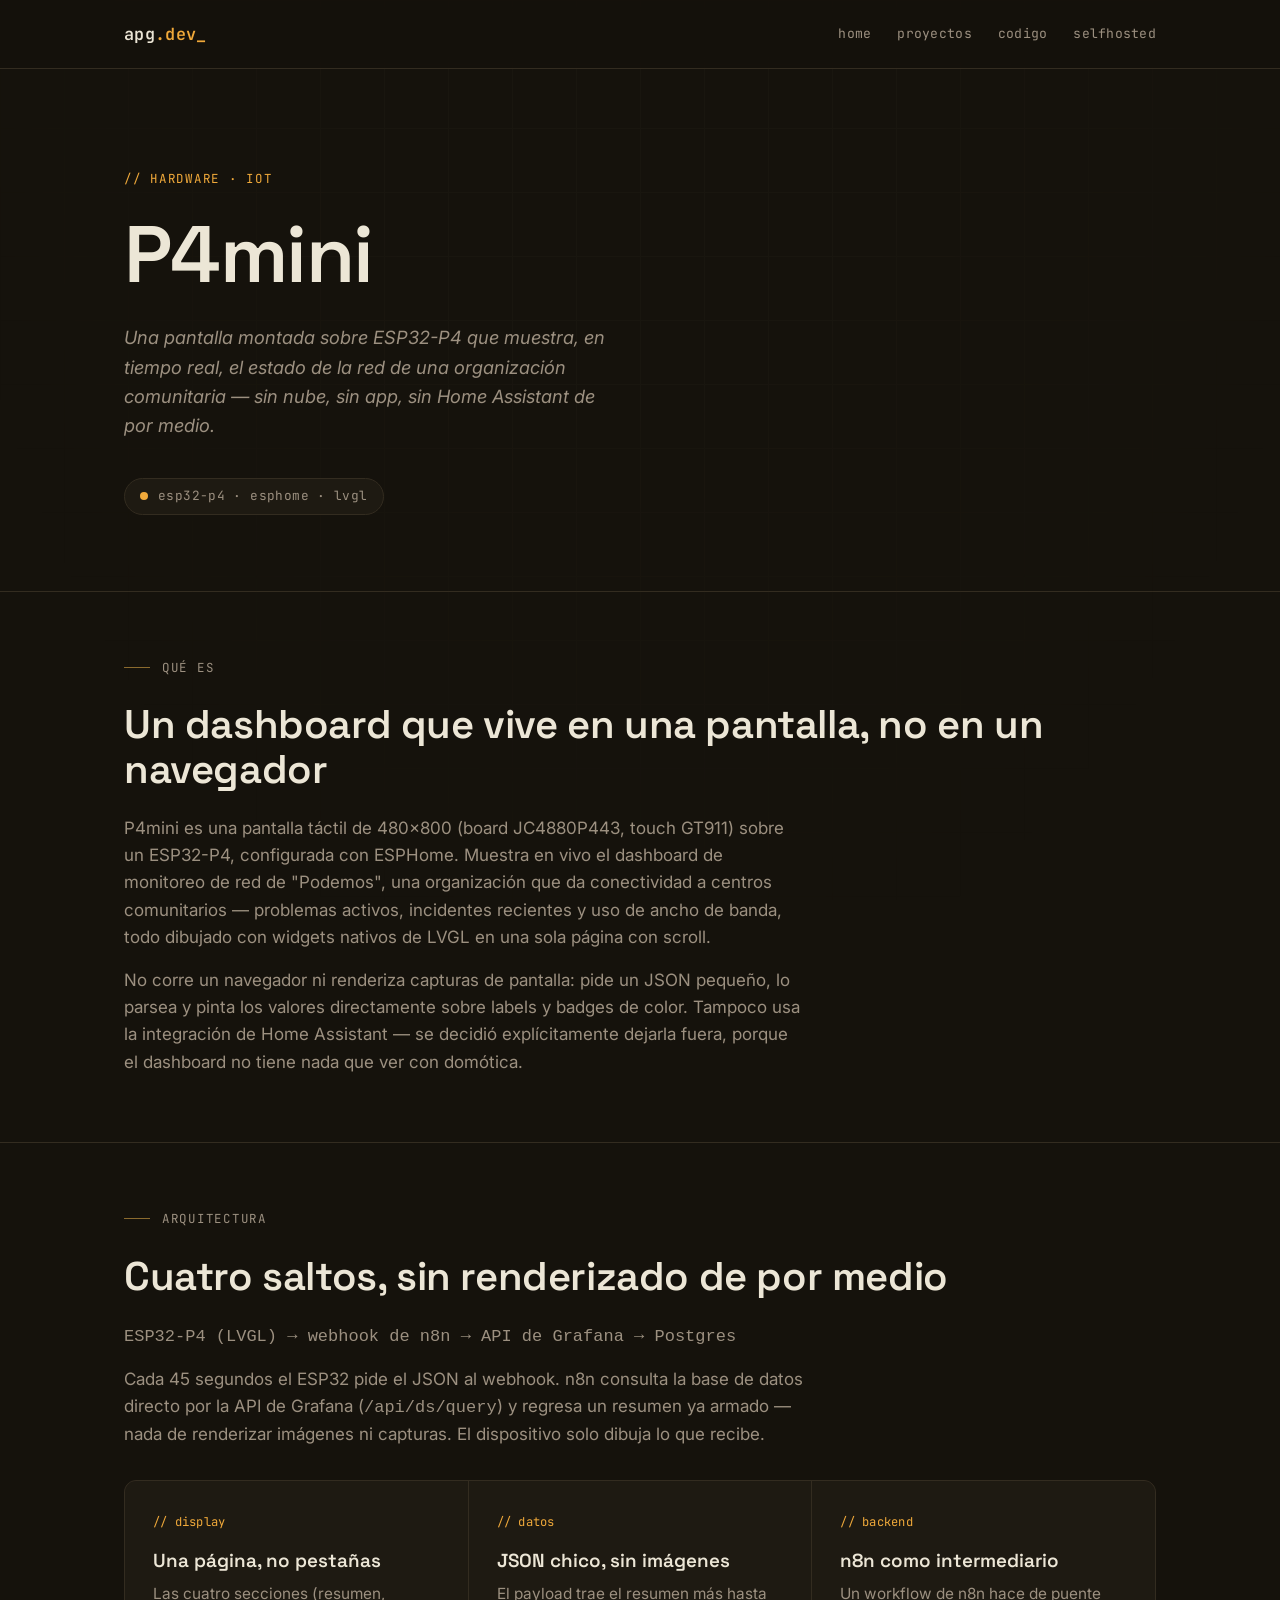
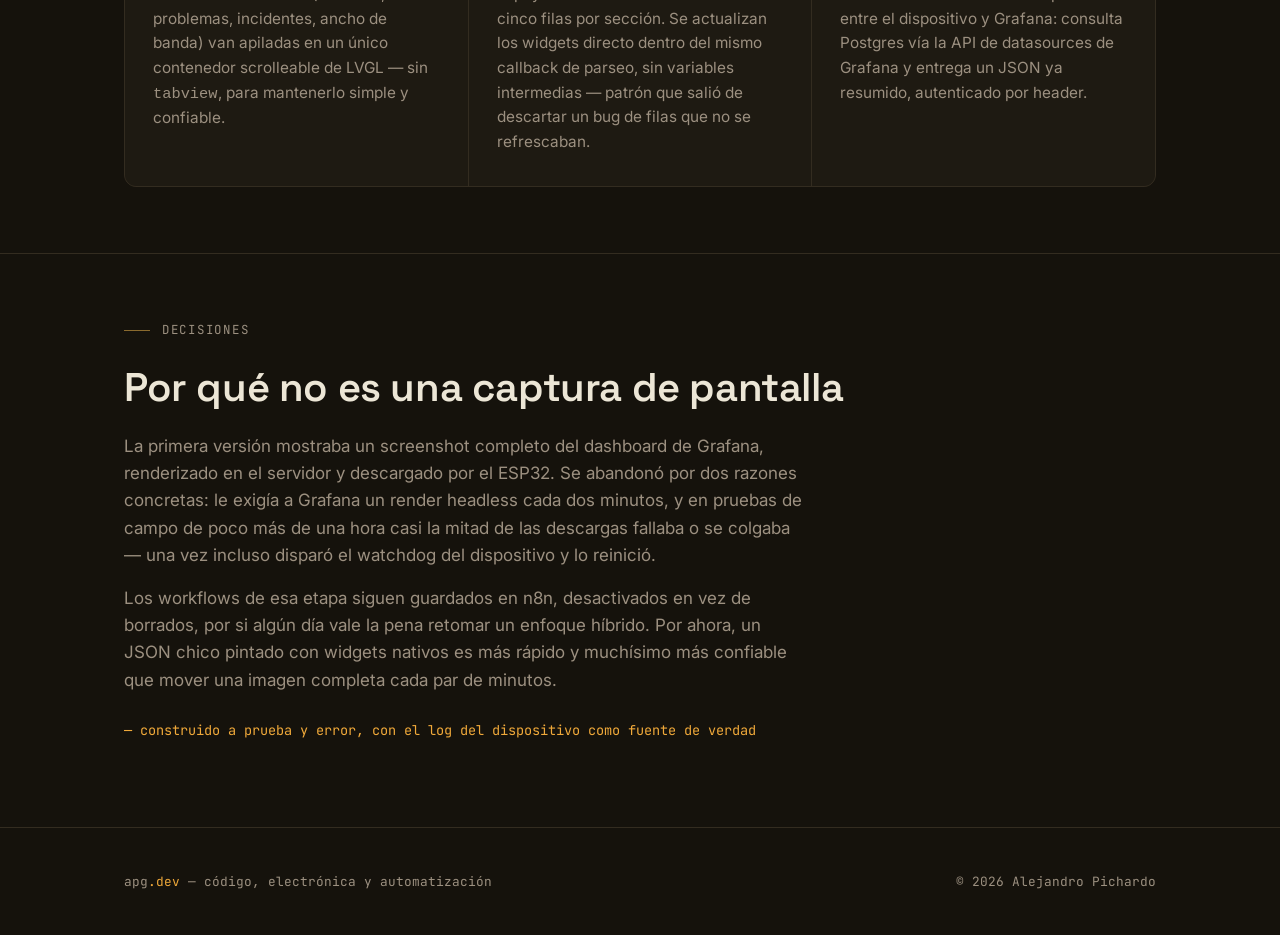
==== html/p4mini.html @ 8ca03439 "Agrega pagina de detalle de P4mini y corrige su descripcion La tarjeta decia "asistente de voz integ" ====
<!DOCTYPE html>
<html lang="es">
<head>
<meta charset="UTF-8">
<meta name="viewport" content="width=device-width, initial-scale=1.0">
<title>P4mini — Alejandro Pichardo</title>
<meta name="description" content="P4mini: una pantalla ESP32-P4 con ESPHome que muestra en tiempo real un dashboard de monitoreo de red, consultando Grafana y Postgres vía un webhook de n8n.">
<link rel="preconnect" href="https://fonts.googleapis.com">
<link rel="preconnect" href="https://fonts.gstatic.com" crossorigin>
<link href="https://fonts.googleapis.com/css2?family=Space+Grotesk:wght@500;600;700&family=Inter:wght@400;500&family=JetBrains+Mono:wght@400;500;600&display=swap" rel="stylesheet">
<link rel="stylesheet" href="styles.css?v=2">
<link rel="icon" type="image/svg+xml" href="favicon.svg">
<link rel="apple-touch-icon" href="apple-touch-icon.png">
<meta property="og:type" content="website">
<meta property="og:site_name" content="apg.dev">
<meta property="og:title" content="P4mini — Alejandro Pichardo">
<meta property="og:description" content="P4mini: una pantalla ESP32-P4 con ESPHome que muestra en tiempo real un dashboard de monitoreo de red, consultando Grafana y Postgres vía un webhook de n8n.">
<meta property="og:image" content="https://apg.dev/og-image.png">
<meta property="og:url" content="https://apg.dev/p4mini.html">
<meta name="twitter:card" content="summary_large_image">
</head>
<body><header class="site">
<div class="wrap nav">
<a class="brand" href="index.html">apg<span class="amber">.dev</span><span class="cursor">_</span></a>
<nav class="links">
<a href="index.html">home</a>
<a href="proyectos.html">proyectos</a>
<a href="codigo.html">codigo</a>
<a href="selfhosted.html">selfhosted</a>
</nav>
</div>
</header>
<main>
<section class="hero">
<div class="wrap">
<p class="eyebrow">// hardware · iot</p>
<h1 class="display">P4mini</h1>
<p class="lede">Una pantalla montada sobre ESP32-P4 que muestra, en tiempo real, el estado de la red de una organización comunitaria — sin nube, sin app, sin Home Assistant de por medio.</p>
<div class="cta-row">
<span class="statusline"><span class="led"></span>esp32-p4 · esphome · lvgl</span>
</div>
</div>
</section>
<section class="section">
<div class="wrap">
<div class="section-label">qué es</div>
<h2>Un dashboard que vive en una pantalla, no en un navegador</h2>
<div class="prose">
<p>P4mini es una pantalla táctil de 480×800 (board JC4880P443, touch GT911) sobre un ESP32-P4, configurada con <a href="https://esphome.io" target="_blank" rel="noopener">ESPHome</a>. Muestra en vivo el dashboard de monitoreo de red de "Podemos", una organización que da conectividad a centros comunitarios — problemas activos, incidentes recientes y uso de ancho de banda, todo dibujado con widgets nativos de LVGL en una sola página con scroll.</p>
<p>No corre un navegador ni renderiza capturas de pantalla: pide un JSON pequeño, lo parsea y pinta los valores directamente sobre labels y badges de color. Tampoco usa la integración de Home Assistant — se decidió explícitamente dejarla fuera, porque el dashboard no tiene nada que ver con domótica.</p>
</div>
</div>
</section>
<section class="section">
<div class="wrap">
<div class="section-label">arquitectura</div>
<h2>Cuatro saltos, sin renderizado de por medio</h2>
<div class="prose">
<p><code>ESP32-P4 (LVGL) → webhook de n8n → API de Grafana → Postgres</code></p>
<p>Cada 45 segundos el ESP32 pide el JSON al webhook. n8n consulta la base de datos directo por la API de Grafana (<code>/api/ds/query</code>) y regresa un resumen ya armado — nada de renderizar imágenes ni capturas. El dispositivo solo dibuja lo que recibe.</p>
</div>
<div class="grid">
<article class="card">
<div class="tag">// display</div>
<h3>Una página, no pestañas</h3>
<p>Las cuatro secciones (resumen, problemas, incidentes, ancho de banda) van apiladas en un único contenedor scrolleable de LVGL — sin <code>tabview</code>, para mantenerlo simple y confiable.</p>
</article>
<article class="card">
<div class="tag">// datos</div>
<h3>JSON chico, sin imágenes</h3>
<p>El payload trae el resumen más hasta cinco filas por sección. Se actualizan los widgets directo dentro del mismo callback de parseo, sin variables intermedias — patrón que salió de descartar un bug de filas que no se refrescaban.</p>
</article>
<article class="card">
<div class="tag">// backend</div>
<h3>n8n como intermediario</h3>
<p>Un workflow de n8n hace de puente entre el dispositivo y Grafana: consulta Postgres vía la API de datasources de Grafana y entrega un JSON ya resumido, autenticado por header.</p>
</article>
</div>
</div>
</section>
<section class="section">
<div class="wrap">
<div class="section-label">decisiones</div>
<h2>Por qué no es una captura de pantalla</h2>
<div class="prose">
<p>La primera versión mostraba un screenshot completo del dashboard de Grafana, renderizado en el servidor y descargado por el ESP32. Se abandonó por dos razones concretas: le exigía a Grafana un render headless cada dos minutos, y en pruebas de campo de poco más de una hora casi la mitad de las descargas fallaba o se colgaba — una vez incluso disparó el watchdog del dispositivo y lo reinició.</p>
<p>Los workflows de esa etapa siguen guardados en n8n, desactivados en vez de borrados, por si algún día vale la pena retomar un enfoque híbrido. Por ahora, un JSON chico pintado con widgets nativos es más rápido y muchísimo más confiable que mover una imagen completa cada par de minutos.</p>
</div>
<p class="sig">— construido a prueba y error, con el log del dispositivo como fuente de verdad</p>
</div>
</section>
</main>
<footer class="site">
<div class="wrap foot">
<span>apg<span style="color:var(--amber)">.dev</span> — código, electrónica y automatización</span>
<span>© 2026 Alejandro Pichardo</span>
</div>
</footer>
</body>
</html>
---- html/styles.css ----
:root{--bg:#15120C;--panel:#1E1A12;--panel-2:#241F16;--line:#332C20;--ink:#ECE6D6;--muted:#9C9080;--amber:#F0A93A;--amber-dim:#8A6A2E;--maxw:1080px}*{box-sizing:border-box;margin:0;padding:0}html{scroll-behavior:smooth}body{background:var(--bg);color:var(--ink);font-family:'Inter',system-ui,sans-serif;font-size:17px;line-height:1.6;-webkit-font-smoothing:antialiased;overflow-x:hidden}a{color:inherit;text-decoration:none}img{max-width:100%;display:block}body::before{content:"";position:fixed;inset:0;z-index:0;pointer-events:none;background-image:linear-gradient(var(--line) 1px,transparent 1px),linear-gradient(90deg,var(--line) 1px,transparent 1px);background-size:64px 64px;opacity:.16;-webkit-mask-image:radial-gradient(ellipse at 50% -10%,#000 35%,transparent 80%);mask-image:radial-gradient(ellipse at 50% -10%,#000 35%,transparent 80%)}.wrap{max-width:var(--maxw);margin:0 auto;padding:0 24px;position:relative;z-index:1}header.site{position:sticky;top:0;z-index:20;background:rgba(21,18,12,.82);backdrop-filter:blur(10px);border-bottom:1px solid var(--line)}.nav{display:flex;align-items:center;justify-content:space-between;height:68px}.brand{font-family:'JetBrains Mono',monospace;font-weight:600;font-size:1.05rem;letter-spacing:.02em}.brand .amber{color:var(--amber)}.brand .cursor{color:var(--amber);animation:blink 1.2s steps(1) infinite}@keyframes blink{50%{opacity:0}}nav.links{display:flex;gap:26px;font-family:'JetBrains Mono',monospace;font-size:.82rem;letter-spacing:.02em;text-transform:lowercase}nav.links a{color:var(--muted);transition:color .2s;padding:4px 0;border-bottom:1px solid transparent}nav.links a:hover,nav.links a[aria-current="page"]{color:var(--ink);border-bottom-color:var(--amber)}nav.links a:focus-visible,.btn:focus-visible{outline:2px solid var(--amber);outline-offset:3px;border-radius:2px}.statusline{display:inline-flex;align-items:center;gap:10px;font-family:'JetBrains Mono',monospace;font-size:.8rem;letter-spacing:.03em;color:var(--muted);border:1px solid var(--line);border-radius:999px;padding:7px 15px;background:var(--panel)}.led{width:8px;height:8px;border-radius:50%;background:var(--amber);animation:pulse 2.6s ease-out infinite}@keyframes pulse{0%{box-shadow:0 0 0 0 rgba(240,169,58,.5)}70%{box-shadow:0 0 0 7px rgba(240,169,58,0)}100%{box-shadow:0 0 0 0 rgba(240,169,58,0)}}.hero{padding:100px 0 76px}.eyebrow{font-family:'JetBrains Mono',monospace;font-size:.78rem;letter-spacing:.14em;text-transform:uppercase;color:var(--amber);margin-bottom:24px}h1.display{font-family:'Space Grotesk',sans-serif;font-weight:600;line-height:1.03;letter-spacing:-.02em;font-size:clamp(2.6rem,7vw,5rem);max-width:16ch}.hero .lede{margin-top:28px;max-width:44ch;color:var(--muted);font-size:1.14rem;font-style:italic}.cta-row{display:flex;flex-wrap:wrap;gap:14px;margin-top:38px;align-items:center}.btn{display:inline-flex;align-items:center;gap:9px;font-family:'JetBrains Mono',monospace;font-size:.85rem;letter-spacing:.02em;padding:13px 22px;border-radius:8px;transition:.2s;cursor:pointer}.btn-amber{background:var(--amber);color:#1A1408;font-weight:600}.btn-amber:hover{background:#ffc164}.btn-ghost{border:1px solid var(--line);color:var(--ink)}.btn-ghost:hover{border-color:var(--amber);color:var(--amber)}.section{padding:66px 0;border-top:1px solid var(--line)}.section-label{font-family:'JetBrains Mono',monospace;font-size:.78rem;letter-spacing:.14em;text-transform:uppercase;color:var(--muted);margin-bottom:26px;display:flex;align-items:center;gap:12px}.section-label::before{content:"";width:26px;height:1px;background:var(--amber-dim)}h2{font-family:'Space Grotesk',sans-serif;font-weight:600;font-size:clamp(1.8rem,4vw,2.5rem);letter-spacing:-.01em;line-height:1.12}.prose{margin-top:22px}.prose p{max-width:62ch;color:var(--muted);margin-top:16px}.sig{margin-top:26px;font-family:'JetBrains Mono',monospace;font-size:.85rem;color:var(--amber)}footer.site{border-top:1px solid var(--line);padding:44px 0;margin-top:20px}.foot{display:flex;flex-wrap:wrap;gap:16px;justify-content:space-between;align-items:center;font-family:'JetBrains Mono',monospace;font-size:.8rem;color:var(--muted)}.foot a:hover{color:var(--amber)}@media (max-width:560px){nav.links{gap:16px;font-size:.76rem}.hero{padding:72px 0 56px}.btn{width:100%;justify-content:center}}@media (prefers-reduced-motion:reduce){*{animation:none!important;scroll-behavior:auto}}
.grid{display:grid;grid-template-columns:repeat(auto-fit,minmax(250px,1fr));gap:1px;background:var(--line);border:1px solid var(--line);border-radius:12px;overflow:hidden;margin-top:32px}.card{background:var(--panel);padding:32px 28px;transition:background .2s;display:flex;flex-direction:column}.card:hover{background:var(--panel-2)}.card .tag{font-family:'JetBrains Mono',monospace;font-size:.76rem;color:var(--amber);margin-bottom:16px;letter-spacing:.02em}.card h3{font-family:'Space Grotesk',sans-serif;font-weight:600;font-size:1.18rem;margin-bottom:10px;line-height:1.25}.card p{color:var(--muted);font-size:.96rem}.card .meta{margin-top:18px;display:flex;gap:18px;flex-wrap:wrap}.card .meta a{font-family:'JetBrains Mono',monospace;font-size:.8rem;color:var(--amber)}.card .meta a:hover{text-decoration:underline}.gh{margin-top:60px;border:1px solid var(--line);border-radius:14px;background:var(--panel);padding:44px 32px;text-align:center}.gh h2{font-family:'Space Grotesk',sans-serif;font-weight:600;font-size:clamp(1.6rem,4vw,2.2rem);letter-spacing:-.01em}.gh p{color:var(--muted);max-width:52ch;margin:14px auto 28px}.gh .cta-row{justify-content:center}
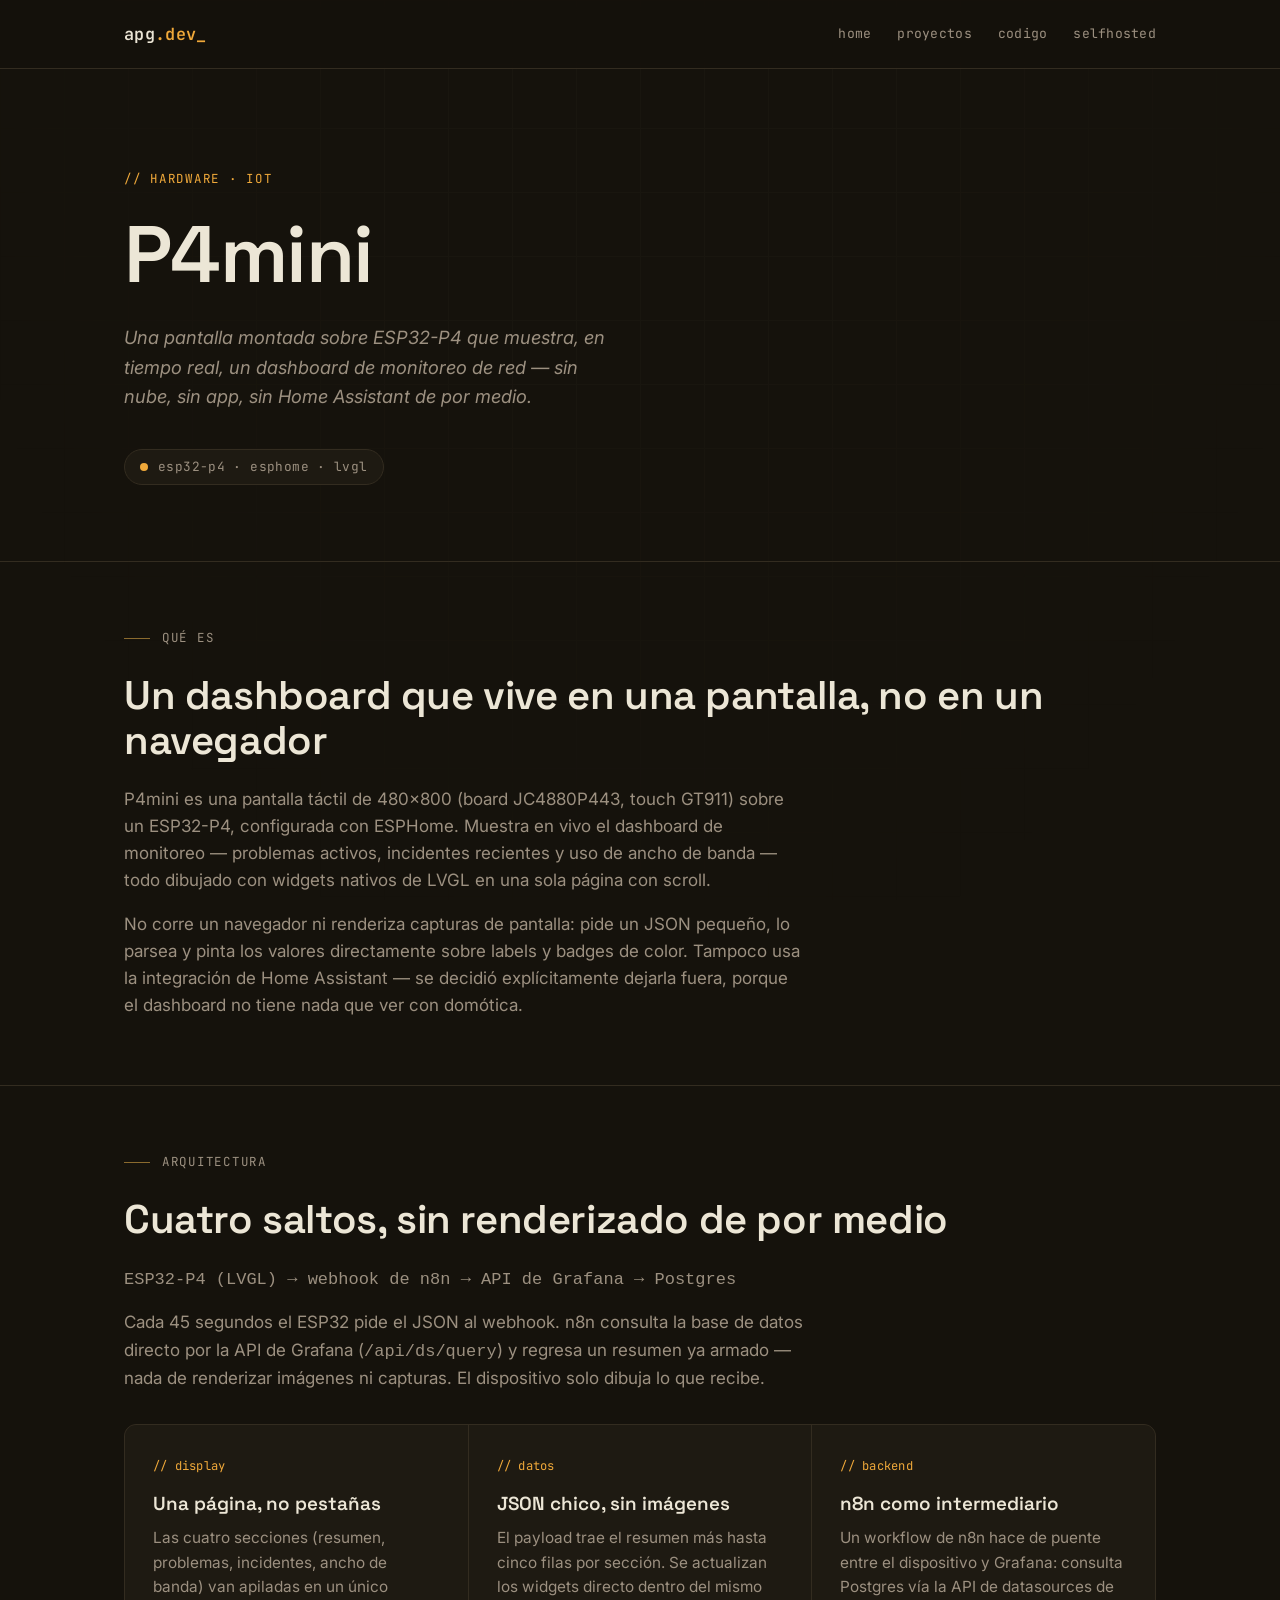
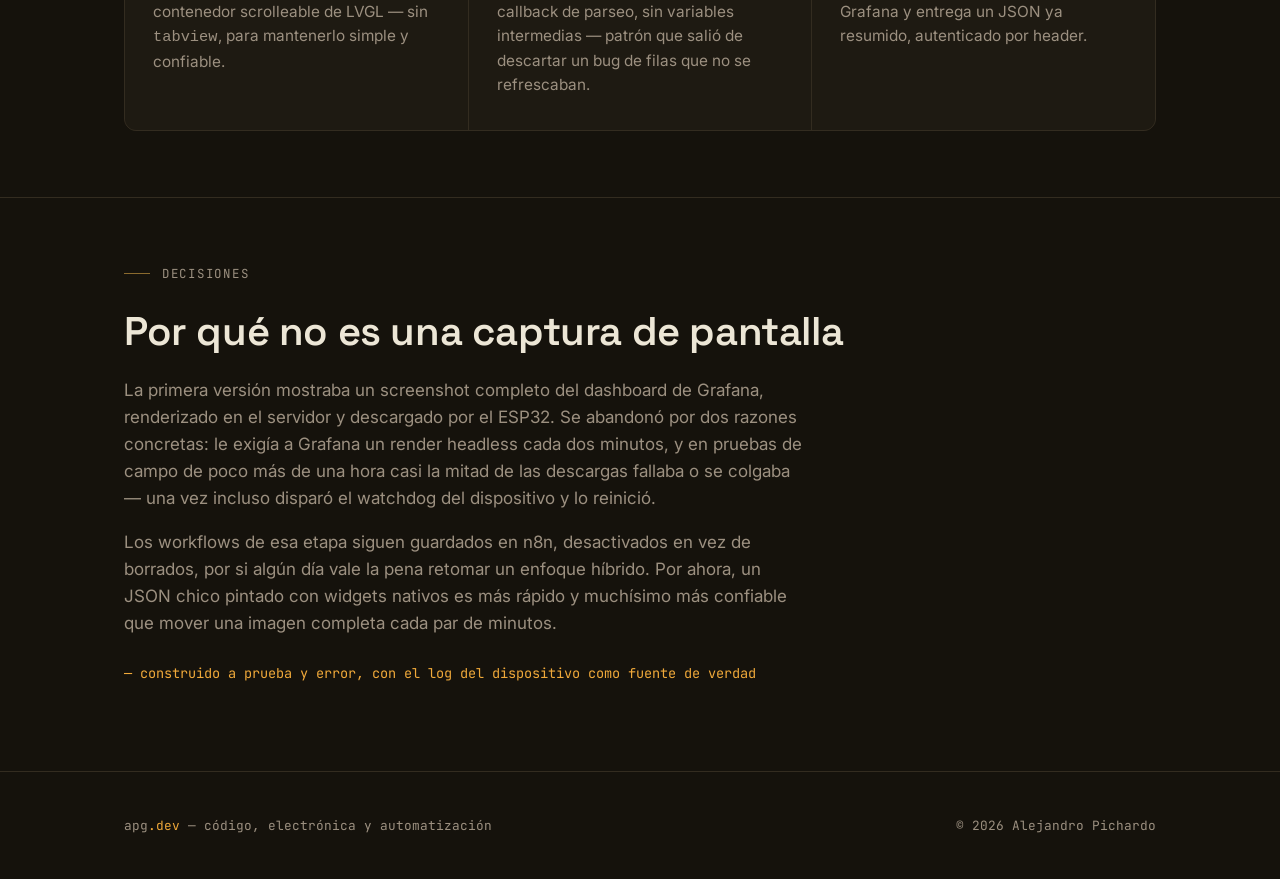
==== commit 3864f1d3: "Generaliza la descripcion de P4mini, sin nombrar a la organizacion Quita toda referencia a "Podemos"" ====
--- a/html/p4mini.html
+++ b/html/p4mini.html
@@ -35,7 +35,7 @@
 <div class="wrap">
 <p class="eyebrow">// hardware · iot</p>
 <h1 class="display">P4mini</h1>
-<p class="lede">Una pantalla montada sobre ESP32-P4 que muestra, en tiempo real, el estado de la red de una organización comunitaria — sin nube, sin app, sin Home Assistant de por medio.</p>
+<p class="lede">Una pantalla montada sobre ESP32-P4 que muestra, en tiempo real, un dashboard de monitoreo de red — sin nube, sin app, sin Home Assistant de por medio.</p>
 <div class="cta-row">
 <span class="statusline"><span class="led"></span>esp32-p4 · esphome · lvgl</span>
 </div>
@@ -46,7 +46,7 @@
 <div class="section-label">qué es</div>
 <h2>Un dashboard que vive en una pantalla, no en un navegador</h2>
 <div class="prose">
-<p>P4mini es una pantalla táctil de 480×800 (board JC4880P443, touch GT911) sobre un ESP32-P4, configurada con <a href="https://esphome.io" target="_blank" rel="noopener">ESPHome</a>. Muestra en vivo el dashboard de monitoreo de red de "Podemos", una organización que da conectividad a centros comunitarios — problemas activos, incidentes recientes y uso de ancho de banda, todo dibujado con widgets nativos de LVGL en una sola página con scroll.</p>
+<p>P4mini es una pantalla táctil de 480×800 (board JC4880P443, touch GT911) sobre un ESP32-P4, configurada con <a href="https://esphome.io" target="_blank" rel="noopener">ESPHome</a>. Muestra en vivo el dashboard de monitoreo — problemas activos, incidentes recientes y uso de ancho de banda — todo dibujado con widgets nativos de LVGL en una sola página con scroll.</p>
 <p>No corre un navegador ni renderiza capturas de pantalla: pide un JSON pequeño, lo parsea y pinta los valores directamente sobre labels y badges de color. Tampoco usa la integración de Home Assistant — se decidió explícitamente dejarla fuera, porque el dashboard no tiene nada que ver con domótica.</p>
 </div>
 </div>
